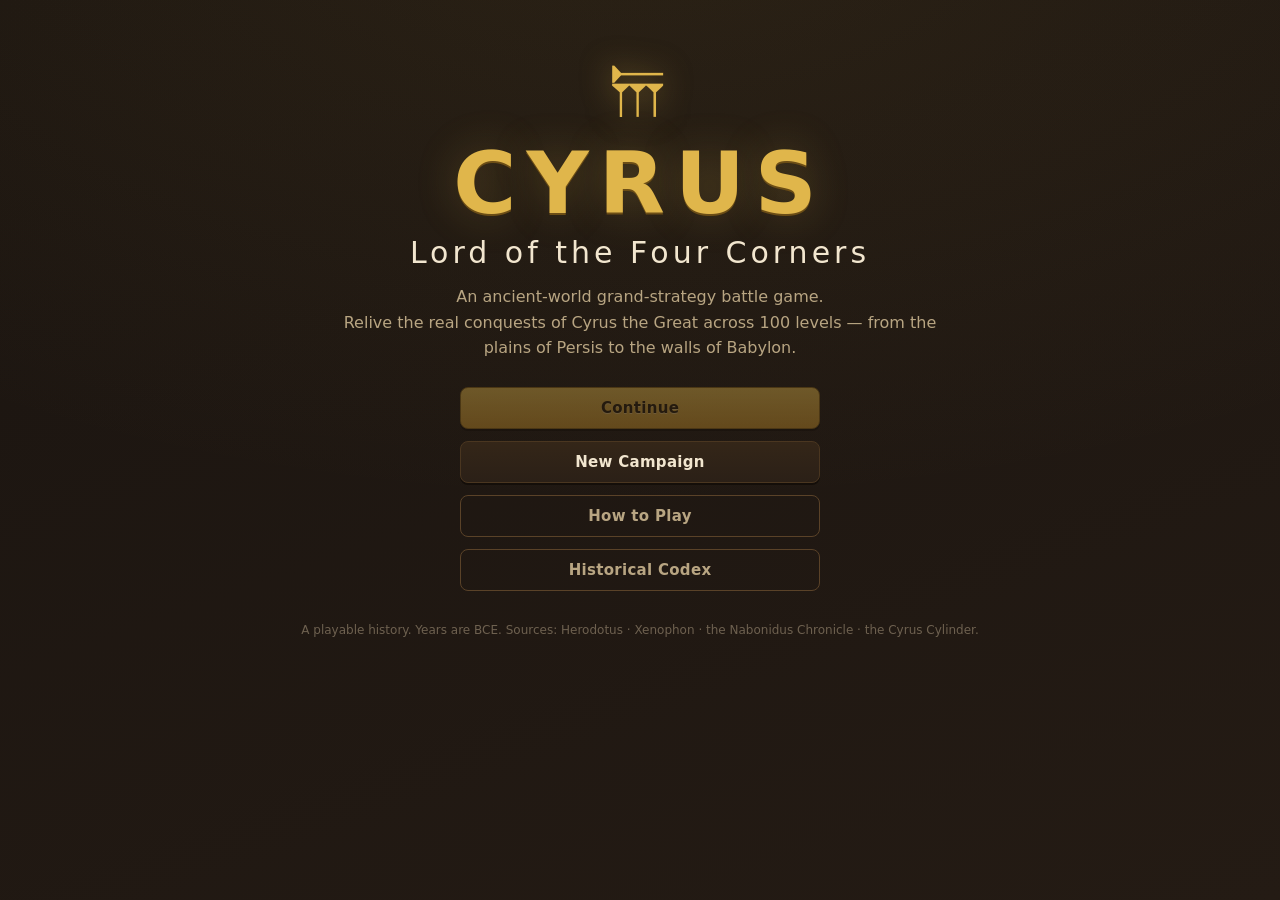
==== index.html @ 1f583ade "Add "Cyrus: Lord of the Four Corners" — an ancient-civilization battle game A browser-based, Crusade" ====
<!DOCTYPE html>
<html lang="en">
<head>
  <meta charset="UTF-8" />
  <meta name="viewport" content="width=device-width, initial-scale=1.0" />
  <title>Cyrus: Lord of the Four Corners</title>
  <meta name="description" content="An ancient-world grand-strategy battle game following the real conquests of Cyrus the Great across 100 levels." />
  <link rel="preconnect" href="https://fonts.googleapis.com" />
  <link rel="stylesheet" href="css/style.css" />
</head>
<body>
  <div id="app"><!-- screens render here --></div>

  <!-- Game scripts: data → engine → ui -->
  <script src="js/data.js"></script>
  <script src="js/engine.js"></script>
  <script src="js/ui.js"></script>
</body>
</html>
---- css/style.css ----
/* =========================================================================
   CYRUS: LORD OF THE FOUR CORNERS  —  style.css
   Achaemenid palette: lapis blue, royal red, Persian gold, carved stone.
   ========================================================================= */
:root{
  --bg:#1a1410; --bg2:#241b14; --panel:#2b2017; --panel2:#342618;
  --gold:#e0b64b; --gold2:#c8912b; --red:#8e2b24; --red2:#b5342a;
  --lapis:#2a5a8c; --lapis2:#3f7ab0; --cream:#f2e6cf; --muted:#b8a582;
  --green:#4caf50; --ink:#120d09;
  --ch:#8a5a2b;
  --shadow:0 8px 30px rgba(0,0,0,.5);
  --font: "Trebuchet MS", "Segoe UI", system-ui, sans-serif;
}
*{box-sizing:border-box;}
html,body{margin:0;height:100%;}
body{
  font-family:var(--font); color:var(--cream);
  background:
    radial-gradient(1200px 600px at 50% -10%, rgba(224,182,75,.08), transparent),
    linear-gradient(160deg, var(--bg), var(--bg2));
  background-attachment:fixed;
  -webkit-font-smoothing:antialiased;
}
#app{min-height:100%;}
.screen{max-width:1100px;margin:0 auto;padding:18px 16px 60px;}

/* ---- buttons ---- */
.btn{
  font-family:var(--font); font-weight:700; font-size:15px; letter-spacing:.3px;
  color:var(--cream); background:linear-gradient(180deg,var(--panel2),var(--panel));
  border:1px solid #4a3620; border-radius:8px; padding:11px 18px; cursor:pointer;
  transition:transform .08s, box-shadow .12s, filter .12s; box-shadow:0 2px 0 #140e09;
}
.btn:hover:not(:disabled){transform:translateY(-1px);filter:brightness(1.12);}
.btn:active:not(:disabled){transform:translateY(1px);}
.btn:disabled{opacity:.4;cursor:not-allowed;}
.btn-gold{background:linear-gradient(180deg,var(--gold),var(--gold2));color:#2a1c09;border-color:#8a6418;text-shadow:0 1px 0 rgba(255,255,255,.3);}
.btn-ghost{background:transparent;border-color:#5a4228;color:var(--muted);box-shadow:none;}
.btn-small{padding:8px 14px;font-size:14px;}
.btn-tiny{padding:5px 10px;font-size:13px;}

/* ---- title screen ---- */
.title-screen{text-align:center;padding-top:7vh;}
.faravahar{font-size:64px;color:var(--gold);text-shadow:0 0 30px rgba(224,182,75,.5);line-height:1;}
.game-title{font-size:clamp(44px,9vw,86px);margin:6px 0 0;letter-spacing:10px;
  color:var(--gold); text-shadow:0 2px 0 #6b4d16, 0 0 40px rgba(224,182,75,.25);}
.game-sub{font-size:clamp(18px,3.4vw,30px);margin:2px 0 14px;color:var(--cream);letter-spacing:4px;font-weight:400;}
.tagline{color:var(--muted);max-width:620px;margin:0 auto 26px;line-height:1.6;font-size:16px;}
.menu-btns{display:flex;flex-direction:column;gap:12px;max-width:360px;margin:0 auto;}
.credit{color:#6e6150;font-size:12px;margin-top:30px;line-height:1.6;}

/* ---- HUD ---- */
.hud{display:flex;justify-content:space-between;align-items:center;flex-wrap:wrap;gap:10px;
  background:linear-gradient(180deg,rgba(224,182,75,.1),rgba(0,0,0,.2));
  border:1px solid #4a3620;border-radius:10px;padding:10px 14px;margin-bottom:14px;}
.hud-left{display:flex;flex-direction:column;}
.hud-title{color:var(--gold);font-weight:800;font-size:16px;}
.hud-perk{color:var(--muted);font-size:12px;}
.hud-right{display:flex;gap:14px;flex-wrap:wrap;}
.hud-stat{font-weight:700;font-size:15px;white-space:nowrap;}

/* ---- map ---- */
.map-actions{display:flex;gap:10px;justify-content:flex-end;margin-bottom:6px;flex-wrap:wrap;}
.map-title{text-align:center;color:var(--gold);letter-spacing:3px;margin:10px 0 18px;}
.chapters{display:flex;flex-direction:column;gap:14px;}
.chapter{background:linear-gradient(180deg,var(--panel),var(--bg2));
  border:1px solid #4a3620;border-left:6px solid var(--ch);border-radius:10px;padding:12px 14px;}
.chapter.ch-locked{opacity:.5;}
.chapter-head{display:flex;align-items:baseline;gap:12px;flex-wrap:wrap;margin-bottom:10px;}
.chapter-num{color:var(--ch);font-weight:800;filter:brightness(1.6);}
.chapter-name{font-size:18px;font-weight:800;color:var(--cream);}
.chapter-foe{color:var(--muted);font-size:13px;}
.chapter-done{margin-left:auto;color:var(--green);font-weight:700;font-size:13px;border:1px solid var(--green);padding:2px 8px;border-radius:12px;}
.nodes{display:flex;flex-wrap:wrap;gap:8px;}
.node{width:42px;height:42px;border-radius:8px;border:1px solid #4a3620;font-weight:800;font-size:15px;
  cursor:pointer;color:var(--cream);background:var(--panel2);transition:transform .08s,filter .12s;}
.node:hover:not(:disabled){transform:translateY(-2px);filter:brightness(1.2);}
.node.done{background:linear-gradient(180deg,#3a5a34,#2c4427);border-color:#4caf50;color:#d6f0cf;}
.node.current{background:linear-gradient(180deg,var(--gold),var(--gold2));color:#2a1c09;border-color:#fff3cf;
  box-shadow:0 0 16px rgba(224,182,75,.6);animation:pulse 1.6s infinite;}
.node.locked{opacity:.4;cursor:not-allowed;}
@keyframes pulse{0%,100%{box-shadow:0 0 8px rgba(224,182,75,.4);}50%{box-shadow:0 0 20px rgba(224,182,75,.8);}}

/* ---- panels / codex / howto ---- */
.panel-screen{max-width:820px;}
.hdr{color:var(--gold);letter-spacing:2px;text-align:center;}
.center{text-align:center;}
.muted{color:var(--muted);}
.howto h3{color:var(--gold);margin:18px 0 4px;}
.howto p,.howto li{line-height:1.6;color:var(--cream);}
.howto ul{line-height:1.7;}
.howto{background:var(--panel);border:1px solid #4a3620;border-radius:10px;padding:6px 22px 20px;margin-bottom:18px;}
.codex-list{display:flex;flex-direction:column;gap:12px;margin:16px 0;}
.codex-entry{background:var(--panel);border:1px solid #4a3620;border-radius:10px;padding:12px 16px;}
.codex-entry h3{margin:0 0 6px;color:var(--gold);}
.codex-entry p{margin:0;line-height:1.6;}
.codex-entry.locked{opacity:.55;}
.codex-entry.locked p{font-style:italic;}

/* ---- council ---- */
.council-screen .hdr{margin-bottom:8px;}
.council-grid{display:grid;grid-template-columns:1.3fr 1fr;gap:18px;margin-bottom:18px;}
.recruit-col h3,.decision-col h3{color:var(--gold);margin:4px 0 2px;}
.unit-cards{display:grid;grid-template-columns:1fr 1fr;gap:10px;margin-top:10px;}
.unit-card{background:var(--panel);border:1px solid #4a3620;border-radius:10px;padding:10px 12px;}
.unit-top{display:flex;gap:10px;align-items:center;}
.unit-icon{font-size:26px;}
.unit-name{font-weight:800;}
.unit-role{color:var(--muted);font-size:12px;text-transform:capitalize;}
.unit-blurb{color:var(--cream);font-size:12.5px;line-height:1.45;margin:8px 0;min-height:34px;}
.unit-buy{display:flex;align-items:center;gap:8px;flex-wrap:wrap;}
.unit-cost{color:var(--gold);font-weight:700;font-size:13px;margin-right:auto;}
.decision-card{background:linear-gradient(180deg,rgba(142,43,36,.25),var(--panel));border:1px solid var(--red);border-radius:10px;padding:14px;display:flex;flex-direction:column;gap:10px;}
.decision-q{margin:0 0 4px;font-size:15px;line-height:1.5;}
.decision-btn{text-align:left;}
.dec-result{margin-top:10px;}
.dec-done{color:var(--green);font-weight:700;background:rgba(76,175,80,.12);border:1px solid var(--green);border-radius:8px;padding:10px;}

/* ---- briefing ---- */
.briefing-screen{max-width:760px;}
.briefing-card{background:linear-gradient(180deg,var(--panel),var(--bg2));
  border:1px solid #4a3620;border-top:6px solid var(--ch);border-radius:12px;padding:20px 22px;box-shadow:var(--shadow);}
.brief-top{display:flex;justify-content:space-between;color:var(--muted);font-size:13px;flex-wrap:wrap;gap:6px;}
.brief-title{color:var(--gold);margin:6px 0 8px;font-size:26px;letter-spacing:1px;}
.brief-meta{display:flex;gap:16px;flex-wrap:wrap;color:var(--cream);font-size:14px;margin-bottom:12px;}
.brief-story{line-height:1.7;font-size:15.5px;background:rgba(0,0,0,.18);border-left:3px solid var(--gold);padding:12px 14px;border-radius:4px;}
.brief-enemy,.brief-yours{margin-top:12px;font-size:14px;line-height:1.6;}
.brief-hint{margin-top:12px;background:rgba(63,122,176,.15);border:1px solid var(--lapis);border-radius:8px;padding:10px 12px;font-size:13.5px;line-height:1.5;}
.brief-actions{display:flex;gap:10px;justify-content:space-between;margin-top:18px;flex-wrap:wrap;}

/* ---- battle ---- */
.battle-screen{max-width:960px;}
.battle-header{display:flex;justify-content:space-between;align-items:center;flex-wrap:wrap;gap:8px;
  background:linear-gradient(180deg,rgba(224,182,75,.1),rgba(0,0,0,.25));border:1px solid #4a3620;border-radius:10px;padding:10px 14px;margin-bottom:12px;}
.bh-title{font-weight:800;color:var(--gold);font-size:17px;}
.bh-terr{color:var(--cream);font-size:13px;}
.bh-round{color:var(--muted);font-weight:700;}
.armies{display:grid;grid-template-columns:1fr auto 1fr;gap:12px;align-items:stretch;margin-bottom:12px;}
.army-side{background:var(--panel);border:1px solid #4a3620;border-radius:10px;padding:12px;}
.player-side{border-left:4px solid var(--lapis2);}
.enemy-side{border-left:4px solid var(--red2);}
.army-label{font-weight:800;margin-bottom:8px;font-size:15px;}
.vs{display:flex;align-items:center;font-size:28px;color:var(--gold);}
.ubar{display:flex;align-items:center;gap:8px;padding:5px 8px;background:rgba(0,0,0,.2);border-radius:6px;margin-bottom:5px;font-size:13.5px;}
.ubar-ico{font-size:18px;}
.ubar-name{flex:1;}
.ubar-count{font-weight:800;color:var(--gold);}
.army-total{margin-top:8px;font-weight:800;text-align:right;color:var(--cream);}
.morale-wrap{display:flex;align-items:center;gap:8px;margin-top:8px;}
.morale-label{font-size:12px;color:var(--muted);width:48px;}
.morale-track{flex:1;height:12px;background:rgba(0,0,0,.35);border-radius:6px;overflow:hidden;border:1px solid #000;}
.morale-fill{height:100%;transition:width .4s ease;}
.morale-val{font-weight:800;width:34px;text-align:right;font-size:13px;}
.combat-log{background:var(--ink);border:1px solid #4a3620;border-radius:10px;padding:10px 14px;min-height:92px;margin-bottom:12px;font-size:14px;line-height:1.6;}
.combat-log > div{padding:2px 0;}
.log-good{color:#cfe9c7;}
.log-bad{color:#f0c0bc;}
.log-sys{color:var(--gold);font-weight:700;}
.battle-controls{background:var(--panel);border:1px solid #4a3620;border-radius:10px;padding:12px 14px;}
.abilities-row{display:flex;gap:8px;flex-wrap:wrap;margin-bottom:12px;}
.ability-btn{background:linear-gradient(180deg,rgba(63,122,176,.3),rgba(0,0,0,.2));border:1px solid var(--lapis);color:var(--cream);
  border-radius:8px;padding:8px 12px;cursor:pointer;font-weight:700;font-size:13px;}
.ability-btn:hover:not(:disabled){filter:brightness(1.2);}
.ability-btn:disabled{opacity:.4;cursor:not-allowed;}
.ability-btn.pending{border-color:var(--gold);box-shadow:0 0 12px rgba(224,182,75,.5);}
.ab-left{color:var(--gold);}
.orders-label{color:var(--muted);font-size:13px;margin-bottom:8px;}
.orders-row{display:grid;grid-template-columns:repeat(auto-fit,minmax(118px,1fr));gap:8px;}
.order-btn{display:flex;flex-direction:column;align-items:center;gap:4px;padding:12px 8px;border-radius:10px;cursor:pointer;
  background:linear-gradient(180deg,var(--panel2),var(--panel));border:1px solid #5a4228;color:var(--cream);transition:transform .08s,box-shadow .12s,filter .12s;}
.order-btn:hover{transform:translateY(-2px);border-color:var(--gold);box-shadow:0 0 14px rgba(224,182,75,.35);filter:brightness(1.1);}
.order-ico{font-size:24px;}
.order-name{font-weight:700;font-size:13px;text-align:center;}

/* ---- result ---- */
.result-screen{display:flex;align-items:center;justify-content:center;min-height:72vh;}
.result-card{background:linear-gradient(180deg,var(--panel),var(--bg2));border:1px solid #4a3620;border-radius:14px;
  padding:26px 28px;max-width:560px;text-align:center;box-shadow:var(--shadow);}
.result-banner{font-size:34px;font-weight:900;letter-spacing:4px;color:var(--gold);text-shadow:0 2px 0 #6b4d16;}
.result-banner.bad{color:var(--red2);text-shadow:0 2px 0 #4a120e;}
.result-card h2{margin:6px 0 4px;color:var(--cream);}
.result-flavor{color:var(--muted);line-height:1.6;}
.result-rewards{display:flex;gap:16px;justify-content:center;flex-wrap:wrap;margin:16px 0;font-weight:700;}
.codex-unlock{background:rgba(63,122,176,.14);border:1px solid var(--lapis);border-radius:10px;padding:12px;margin:12px 0;text-align:left;line-height:1.55;font-size:14px;}
.title-gain{background:linear-gradient(90deg,rgba(224,182,75,.2),transparent);border:1px solid var(--gold);border-radius:10px;padding:12px;margin:12px 0;font-size:15px;}
.result-card .btn{margin:6px 6px 0;}

/* ---- ending ---- */
.ending-screen{text-align:center;max-width:760px;}
.ending-text{text-align:left;background:var(--panel);border:1px solid #4a3620;border-radius:12px;padding:20px 24px;line-height:1.8;margin:10px 0;}
.ending-quote{color:var(--gold);font-style:italic;font-size:17px;text-align:center;padding:4px 20px;}
.ending-stats{display:flex;gap:18px;justify-content:center;flex-wrap:wrap;font-weight:700;margin:16px 0;}
.ending-congrats{color:var(--gold);font-size:18px;font-weight:700;}

/* ---- toast ---- */
.toast{position:fixed;left:50%;bottom:26px;transform:translateX(-50%) translateY(40px);opacity:0;pointer-events:none;
  background:var(--panel2);border:1px solid var(--gold);border-radius:10px;padding:12px 20px;font-weight:700;z-index:50;transition:all .25s;box-shadow:var(--shadow);max-width:90vw;}
.toast.show{opacity:1;transform:translateX(-50%) translateY(0);}
.toast.bad{border-color:var(--red2);color:#f0c0bc;}
.toast.good{border-color:var(--green);color:#cfe9c7;}

/* ---- responsive ---- */
@media (max-width:760px){
  .council-grid{grid-template-columns:1fr;}
  .unit-cards{grid-template-columns:1fr;}
  .armies{grid-template-columns:1fr;}
  .vs{justify-content:center;transform:rotate(90deg);}
  .brief-title{font-size:22px;}
}
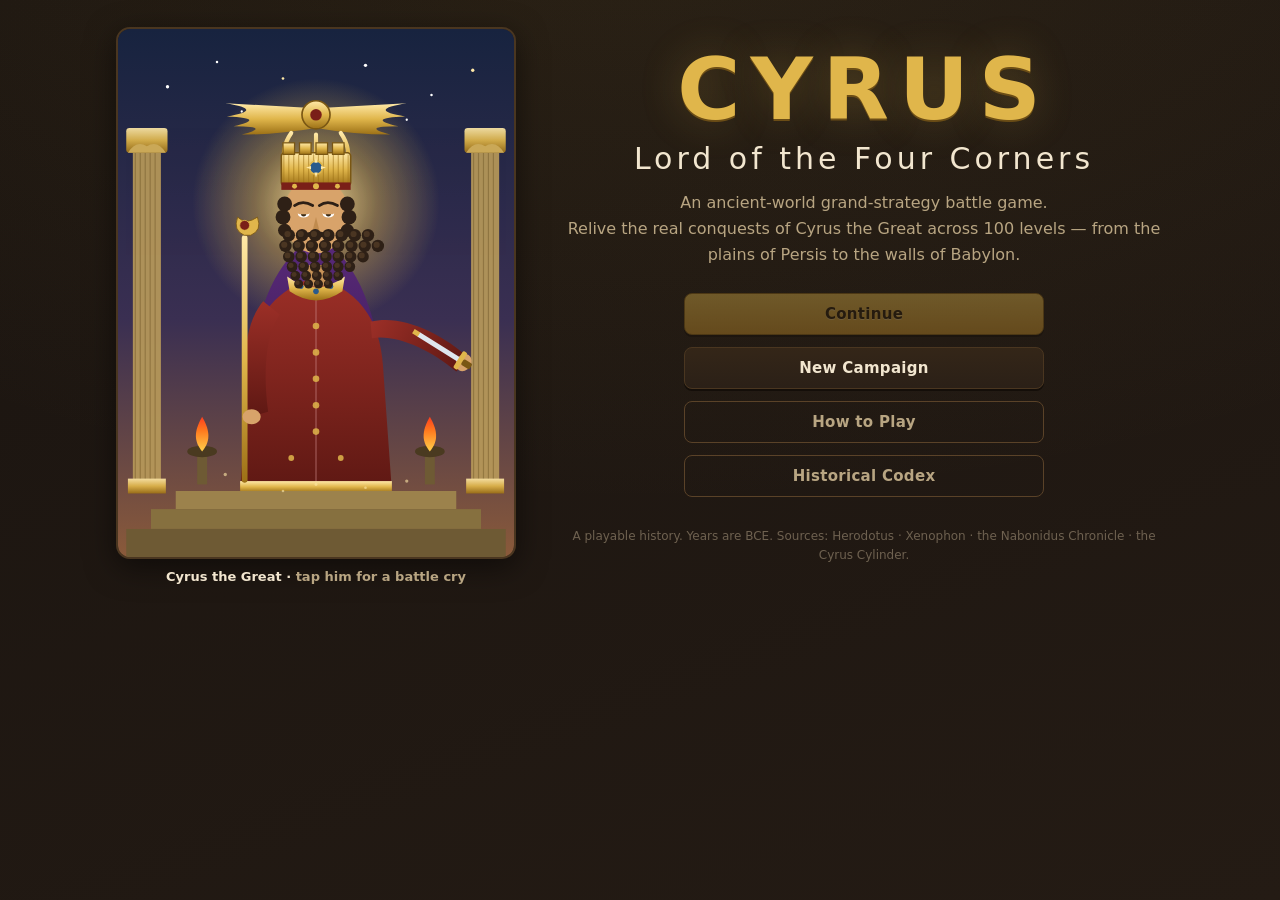
==== commit c3f7ebbc: "Add a fully animated illustration of Cyrus the Great - New js/hero.js: a hand-built, self-contained " ====
--- a/index.html
+++ b/index.html
@@ -14,6 +14,8 @@
   <!-- Game scripts: data → engine → ui -->
   <script src="js/data.js"></script>
   <script src="js/engine.js"></script>
+  <script src="js/battlefield.js"></script>
+  <script src="js/hero.js"></script>
   <script src="js/ui.js"></script>
 </body>
 </html>
--- a/css/style.css
+++ b/css/style.css
@@ -40,8 +40,19 @@
 .btn-tiny{padding:5px 10px;font-size:13px;}
 
 /* ---- title screen ---- */
-.title-screen{text-align:center;padding-top:7vh;}
+.title-screen{display:grid;grid-template-columns:minmax(260px,420px) 1fr;gap:28px;align-items:center;padding-top:3vh;}
+.title-side{text-align:center;}
+.title-hero{display:flex;flex-direction:column;align-items:center;}
+.hero-stage{width:100%;max-width:400px;cursor:pointer;border-radius:14px;overflow:hidden;
+  border:2px solid #4a3620;box-shadow:var(--shadow);transition:transform .12s, box-shadow .2s;}
+.hero-stage:hover{transform:translateY(-3px);box-shadow:0 0 28px rgba(224,182,75,.35),var(--shadow);}
+.hero-stage svg{display:block;width:100%;height:auto;}
+.hero-cap{margin-top:10px;font-weight:700;font-size:13px;color:var(--cream);}
 .faravahar{font-size:64px;color:var(--gold);text-shadow:0 0 30px rgba(224,182,75,.5);line-height:1;}
+@media (max-width:820px){
+  .title-screen{grid-template-columns:1fr;padding-top:2vh;}
+  .hero-stage{max-width:300px;margin:0 auto;}
+}
 .game-title{font-size:clamp(44px,9vw,86px);margin:6px 0 0;letter-spacing:10px;
   color:var(--gold); text-shadow:0 2px 0 #6b4d16, 0 0 40px rgba(224,182,75,.25);}
 .game-sub{font-size:clamp(18px,3.4vw,30px);margin:2px 0 14px;color:var(--cream);letter-spacing:4px;font-weight:400;}
@@ -199,6 +210,48 @@
 .toast.bad{border-color:var(--red2);color:#f0c0bc;}
 .toast.good{border-color:var(--green);color:#cfe9c7;}
 
+/* ---- briefing: characters / versus ---- */
+.versus{display:flex;align-items:center;justify-content:center;gap:20px;margin:14px 0 6px;}
+.vs-fighter{display:flex;flex-direction:column;align-items:center;flex:1;max-width:220px;}
+.portrait{width:76px;height:76px;border-radius:50%;display:flex;align-items:center;justify-content:center;font-size:42px;
+  border:3px solid var(--gold);background:radial-gradient(circle at 40% 35%, #3a2c1d, #1a1209);box-shadow:0 4px 14px rgba(0,0,0,.5);}
+.portrait.p{border-color:var(--lapis2);box-shadow:0 0 18px rgba(63,122,176,.4);}
+.portrait.e{border-color:var(--red2);box-shadow:0 0 18px rgba(181,52,42,.4);}
+.vs-name{font-weight:800;margin-top:7px;text-align:center;font-size:15px;}
+.vs-sub{color:var(--muted);font-size:12px;text-align:center;}
+.vs-mid{font-size:26px;font-weight:900;color:var(--gold);text-shadow:0 2px 0 #6b4d16;}
+.brief-hook{line-height:1.6;font-size:16px;text-align:center;margin:10px 4px 6px;}
+.enemy-cry{color:#f0c9a0;font-style:italic;text-align:center;font-size:15px;margin:0 0 12px;}
+.brief-hosts{display:grid;grid-template-columns:1fr 1fr;gap:12px;margin-bottom:10px;}
+.host-col{background:rgba(0,0,0,.2);border:1px solid #4a3620;border-radius:8px;padding:8px 10px;}
+.host-lbl{display:block;color:var(--muted);font-size:11px;text-transform:uppercase;letter-spacing:1px;margin-bottom:3px;}
+.host-line{font-size:15px;letter-spacing:1px;}
+.history-fold{margin:6px 0 2px;border:1px solid #4a3620;border-radius:8px;background:rgba(0,0,0,.15);}
+.history-fold summary{cursor:pointer;padding:9px 12px;color:var(--muted);font-size:13px;font-weight:700;}
+.history-fold p{margin:0;padding:0 14px 12px;line-height:1.6;color:var(--cream);font-size:14px;}
+.btn-charge{font-size:16px;letter-spacing:1px;animation:chargepulse 1.8s infinite;}
+@keyframes chargepulse{0%,100%{box-shadow:0 2px 0 #140e09;}50%{box-shadow:0 0 18px rgba(224,182,75,.7),0 2px 0 #140e09;}}
+
+/* ---- live battlefield ---- */
+.field-wrap{position:relative;margin-bottom:12px;}
+#field{width:100%;height:46vh;min-height:300px;max-height:460px;display:block;border-radius:12px;
+  border:2px solid #4a3620;box-shadow:inset 0 0 40px rgba(0,0,0,.4),var(--shadow);}
+.morale-strip{display:flex;align-items:center;gap:8px;margin-bottom:8px;font-weight:700;font-size:13px;}
+.morale-strip .ms-label{white-space:nowrap;}
+.morale-strip .ms-label.e{color:#f0c0bc;}
+.morale-strip .ms-mid{color:var(--muted);font-size:11px;text-transform:uppercase;letter-spacing:1px;}
+.morale-strip .morale-track{flex:1;height:14px;}
+.morale-track.rev{transform:scaleX(-1);}
+.field-counts{position:absolute;bottom:8px;left:0;right:0;display:flex;justify-content:space-between;padding:0 14px;
+  font-weight:800;font-size:13px;color:#fff;text-shadow:0 1px 3px rgba(0,0,0,.8);pointer-events:none;}
+.stance-row{display:grid;grid-template-columns:repeat(5,1fr);gap:8px;}
+.stance-btn{display:flex;flex-direction:column;align-items:center;gap:3px;padding:12px 6px;border-radius:10px;cursor:pointer;
+  background:linear-gradient(180deg,var(--panel2),var(--panel));border:1px solid #5a4228;color:var(--cream);transition:transform .08s,box-shadow .12s,filter .12s;}
+.stance-btn:hover{transform:translateY(-2px);filter:brightness(1.12);}
+.stance-btn.active{border-color:var(--gold);box-shadow:0 0 14px rgba(224,182,75,.5);background:linear-gradient(180deg,#4a3a22,#352818);}
+.st-ico{font-size:22px;}
+.st-n{font-weight:700;font-size:12.5px;}
+
 /* ---- responsive ---- */
 @media (max-width:760px){
   .council-grid{grid-template-columns:1fr;}
@@ -206,4 +259,9 @@
   .armies{grid-template-columns:1fr;}
   .vs{justify-content:center;transform:rotate(90deg);}
   .brief-title{font-size:22px;}
-}
+  .versus{gap:10px;}
+  .portrait{width:60px;height:60px;font-size:32px;}
+  .brief-hosts{grid-template-columns:1fr;}
+  .stance-row{grid-template-columns:repeat(3,1fr);}
+  #field{height:40vh;}
+}
